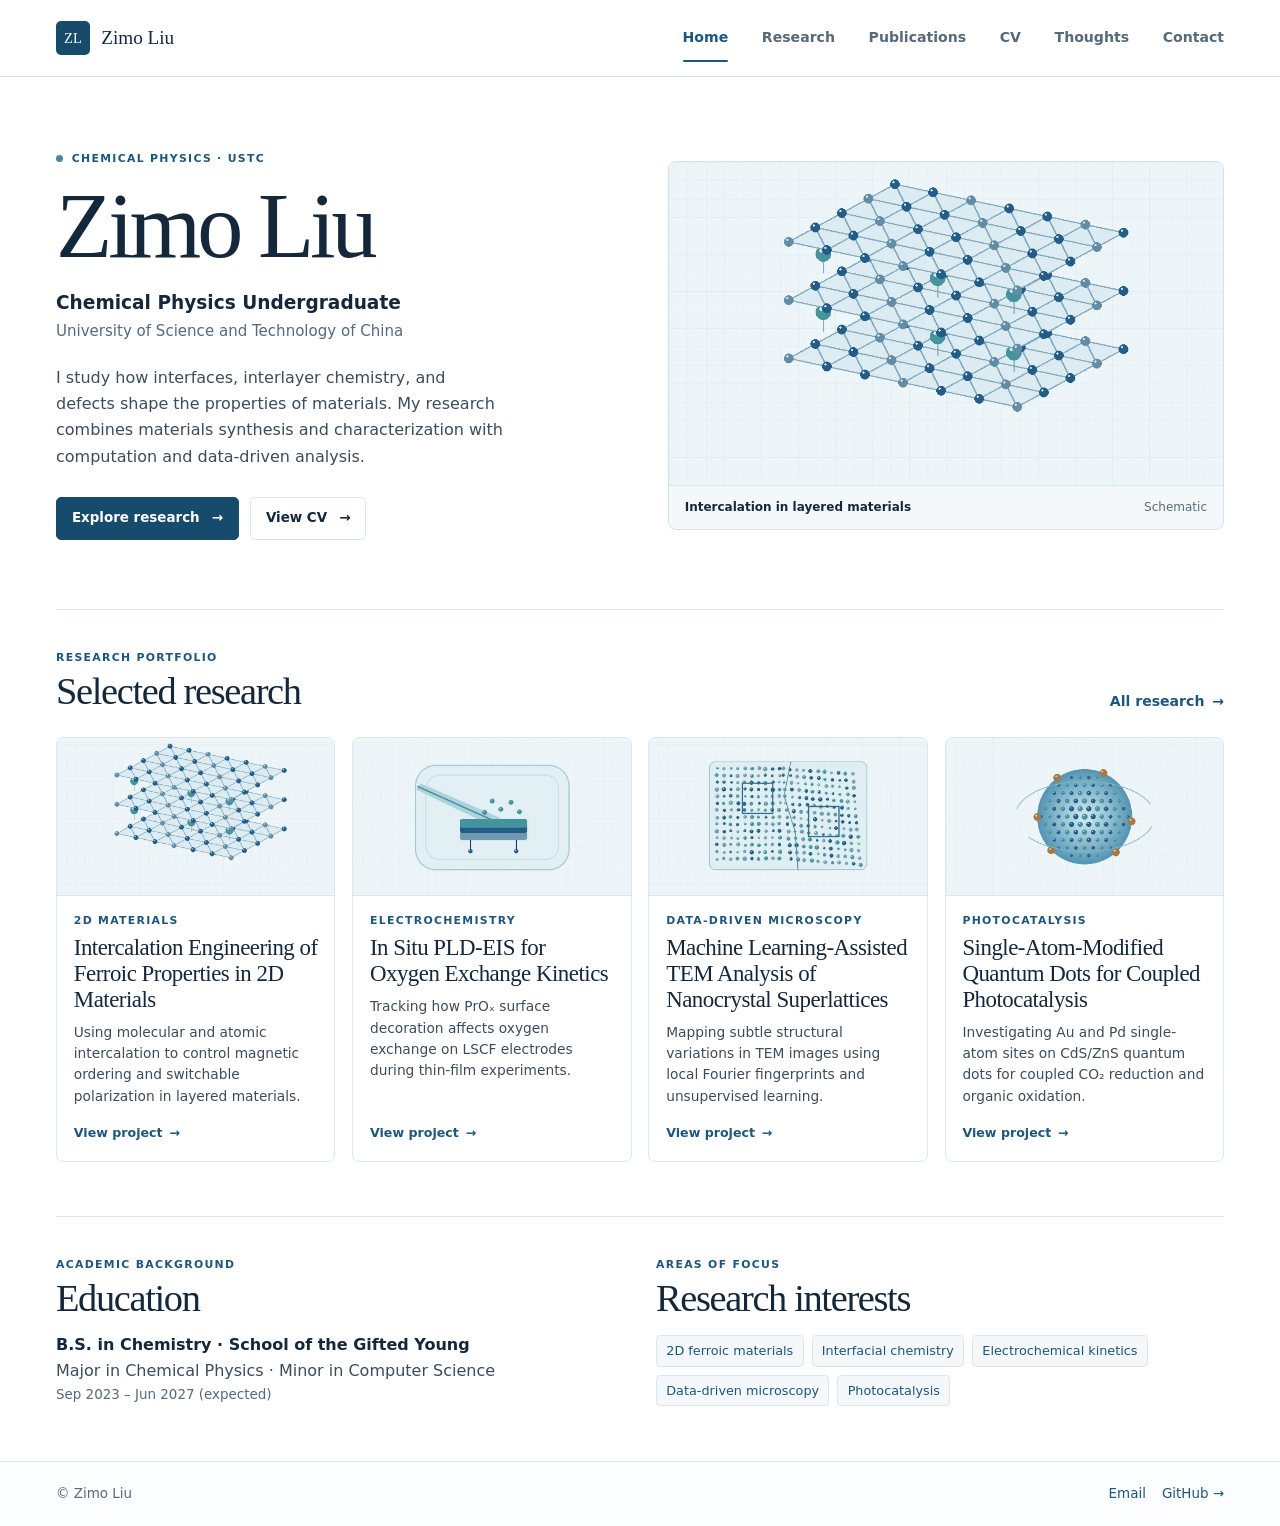
==== index.html @ 4be3f817 "Build academic research portfolio" ====
<!doctype html>
<html lang="en">
<head>
  <meta charset="utf-8">
  <meta name="viewport" content="width=device-width, initial-scale=1">
  <meta name="description" content="Zimo Liu · Chemical Physics Undergraduate at USTC">
  <title>Zimo Liu</title>
  <link rel="icon" href="./assets/images/favicon.png">
  <link rel="stylesheet" href="./assets/css/site.css">
  <script src="./assets/js/site.js" defer></script>
</head>
<body>
  <a class="skip-link" href="#main">Skip to content</a>
  <header class="site-header">
    <div class="shell header-inner">
      <a class="brand" href="./" aria-label="Zimo Liu home"><span class="monogram" aria-hidden="true">ZL</span><span>Zimo Liu</span></a>
      <button class="menu-toggle" type="button" aria-controls="site-nav" aria-expanded="false" hidden>Menu</button>
      <nav id="site-nav" aria-label="Main navigation"><a href="./" aria-current=page>Home</a><a href="./research/">Research</a><a href="./publications/">Publications</a><a href="./cv/">CV</a><a href="./thoughts/">Thoughts</a><a href="./contact/">Contact</a></nav>
    </div>
  </header>
  <main id="main" class="shell">
    <section class="hero" aria-labelledby="home-heading">
      <div class="hero-copy">
        <p class="eyebrow hero-label"><span></span> Chemical Physics · USTC</p>
        <h1 id="home-heading">Zimo Liu</h1>
        <p class="hero-role">Chemical Physics Undergraduate</p>
        <p class="hero-institution">University of Science and Technology of China</p>
        <p class="hero-intro">I study how interfaces, interlayer chemistry, and defects shape the properties of materials. My research combines materials synthesis and characterization with computation and data-driven analysis.</p>
        <div class="actions">
          <a class="button primary" href="research/">Explore research <span aria-hidden="true">→</span></a>
          <a class="button" href="cv/">View CV <span aria-hidden="true">→</span></a>
        </div>
      </div>
      <figure class="hero-figure">
        <img src="./assets/images/lattice.webp" alt="Schematic of stacked atomic sheets with interlayer guests" width="960" height="560">
        <figcaption><span>Intercalation in layered materials</span><span>Schematic</span></figcaption>
      </figure>
    </section>
    <section class="home-section" aria-labelledby="featured-heading">
      <div class="section-heading">
        <div><p class="eyebrow">Research portfolio</p><h2 id="featured-heading">Selected research</h2></div>
        <a class="text-link" href="research/">All research <span aria-hidden="true">→</span></a>
      </div>
      <div class="project-grid">
        <article class="project-card">
          <a href="./research/intercalation-engineering/">
            <div class="card-image"><img src="./assets/images/lattice.webp" alt="" width="960" height="560" loading=lazy></div>
            <div class="card-copy">
              <p class="eyebrow">2D Materials</p>
              <h3>Intercalation Engineering of Ferroic Properties in 2D Materials</h3>
              <p>Using molecular and atomic intercalation to control magnetic ordering and switchable polarization in layered materials.</p>
              <span class="card-link">View project <span aria-hidden="true">→</span></span>
            </div>
          </a>
        </article>
        <article class="project-card">
          <a href="./research/in-situ-pld-eis/">
            <div class="card-image"><img src="./assets/images/electrochemistry.webp" alt="" width="960" height="560" loading=lazy></div>
            <div class="card-copy">
              <p class="eyebrow">Electrochemistry</p>
              <h3>In Situ PLD-EIS for Oxygen Exchange Kinetics</h3>
              <p>Tracking how PrOₓ surface decoration affects oxygen exchange on LSCF electrodes during thin-film experiments.</p>
              <span class="card-link">View project <span aria-hidden="true">→</span></span>
            </div>
          </a>
        </article>
        <article class="project-card">
          <a href="./research/tem-superlattices/">
            <div class="card-image"><img src="./assets/images/microscopy.webp" alt="" width="960" height="560" loading=lazy></div>
            <div class="card-copy">
              <p class="eyebrow">Data-driven Microscopy</p>
              <h3>Machine Learning-Assisted TEM Analysis of Nanocrystal Superlattices</h3>
              <p>Mapping subtle structural variations in TEM images using local Fourier fingerprints and unsupervised learning.</p>
              <span class="card-link">View project <span aria-hidden="true">→</span></span>
            </div>
          </a>
        </article>
        <article class="project-card">
          <a href="./research/quantum-dot-photocatalysis/">
            <div class="card-image"><img src="./assets/images/photocatalysis.webp" alt="" width="960" height="560" loading=lazy></div>
            <div class="card-copy">
              <p class="eyebrow">Photocatalysis</p>
              <h3>Single-Atom-Modified Quantum Dots for Coupled Photocatalysis</h3>
              <p>Investigating Au and Pd single-atom sites on CdS/ZnS quantum dots for coupled CO₂ reduction and organic oxidation.</p>
              <span class="card-link">View project <span aria-hidden="true">→</span></span>
            </div>
          </a>
        </article></div>
    </section>

    <section class="home-section about-section" aria-labelledby="about-heading">
      <div>
        <p class="eyebrow">Academic background</p>
        <h2 id="about-heading">Education</h2>
        <p class="about-degree">B.S. in Chemistry · School of the Gifted Young</p>
        <p>Major in Chemical Physics · Minor in Computer Science</p>
        <p class="small muted">Sep 2023 – Jun 2027 (expected)</p>
      </div>
      <div>
        <p class="eyebrow">Areas of focus</p>
        <h2>Research interests</h2>
        <ul class="interests"><li>2D ferroic materials</li><li>Interfacial chemistry</li><li>Electrochemical kinetics</li><li>Data-driven microscopy</li><li>Photocatalysis</li></ul>
      </div>
    </section>
</main>
  <footer class="site-footer">
    <div class="shell footer-inner"><span>© Zimo Liu</span><div><a href="mailto:zimoliu@mail.ustc.edu.cn">Email</a><a href="https://github.com/ZimoLiu0">GitHub <span aria-hidden="true">→</span></a></div></div>
  </footer>
</body>
</html>
---- assets/css/site.css ----
:root {
  color-scheme: light;
  --ink: #15283b;
  --text: #3c4c5b;
  --muted: #566a7a;
  --blue: #1e577c;
  --deep-blue: #174b6c;
  --line: #dce6eb;
  --tint: #f4f8fa;
  --serif: Georgia, "Times New Roman", serif;
  --sans: "Inter", "Segoe UI", system-ui, sans-serif;
}

*, *::before, *::after { box-sizing: border-box; }
html { scroll-padding-top: 1rem; }
body { margin: 0; min-height: 100vh; display: flex; flex-direction: column; background: #fff; color: var(--text); font: 1rem/1.65 var(--sans); }
main { flex: 1; }
a { color: var(--blue); text-underline-offset: .2em; }
a:focus-visible, button:focus-visible { outline: 2px solid var(--blue); outline-offset: 4px; }
button { font: inherit; }
img { display: block; max-width: 100%; height: auto; }
figure, p, h1, h2, h3 { margin: 0; }
h1, h2, h3 { color: var(--ink); font-family: var(--serif); font-weight: 400; line-height: 1.12; }
h1 { font-size: clamp(2.65rem, 6vw, 4.45rem); letter-spacing: -.045em; }
h2 { font-size: clamp(1.8rem, 3vw, 2.65rem); letter-spacing: -.035em; }
h3 { font-size: 1.43rem; letter-spacing: -.022em; }

.shell { width: min(100% - 3rem, 1168px); margin-inline: auto; }
.site-header { border-bottom: 1px solid var(--line); }
.header-inner { min-height: 74px; display: flex; align-items: center; justify-content: space-between; gap: 1.5rem; }
.brand { display: inline-flex; align-items: center; gap: .7rem; color: var(--ink); text-decoration: none; font: 1.2rem/1 var(--serif); white-space: nowrap; }
.monogram { width: 34px; height: 34px; display: grid; place-items: center; border-radius: 5px; background: var(--deep-blue); color: #fff; font-size: .91rem; }
nav { display: flex; align-items: center; gap: clamp(1rem, 3vw, 2.1rem); }
nav a { position: relative; padding: 1.65rem 0; text-decoration: none; color: var(--muted); font-size: .88rem; font-weight: 550; white-space: nowrap; }
nav a:hover, nav a[aria-current] { color: var(--blue); }
nav a[aria-current]::after { content: ""; position: absolute; inset: auto 0 14px; height: 2px; background: var(--blue); border-radius: 2px; }
.menu-toggle { background: #fff; border: 1px solid var(--line); border-radius: 5px; color: var(--ink); padding: .35rem .7rem; cursor: pointer; }
.skip-link { position: absolute; top: -100px; left: 1rem; background: #fff; padding: .5rem; z-index: 2; }
.skip-link:focus { top: .5rem; }

.hero { display: grid; grid-template-columns: 1fr 1.04fr; gap: clamp(2rem, 6vw, 5.3rem); align-items: center; padding: 4.6rem 0 4.3rem; }
.eyebrow { color: var(--blue); font-size: .68rem; line-height: 1.5; font-weight: 700; text-transform: uppercase; letter-spacing: .12em; }
.hero-label { display: flex; align-items: center; gap: .55rem; margin-bottom: .85rem; }
.hero-label span { width: 7px; height: 7px; background: #5084a3; border-radius: 50%; }
.hero h1 { font-size: clamp(4rem, 7.2vw, 6.3rem); line-height: .98; margin-bottom: 1.1rem; }
.hero-role { color: var(--ink); font-size: 1.16rem; font-weight: 650; }
.hero-institution { color: var(--muted); font-size: .94rem; }
.hero-intro { max-width: 44ch; margin-top: 1.3rem; font-size: 1rem; }
.actions { display: flex; flex-wrap: wrap; gap: .7rem; margin-top: 1.65rem; }
.button { display: inline-flex; align-items: center; justify-content: center; gap: .75rem; border: 1px solid var(--line); border-radius: 5px; padding: .61rem .93rem; color: var(--ink); text-decoration: none; background: #fff; font-size: .84rem; font-weight: 650; }
.button:hover { background: var(--tint); border-color: #a9bfcc; }
.button.primary { background: var(--deep-blue); border-color: var(--deep-blue); color: #fff; }
.button.primary:hover { background: #123a54; }
.hero-figure { overflow: hidden; border: 1px solid #d4e3eb; border-radius: 8px; background: var(--tint); }
.hero-figure img { width: 100%; }
.hero-figure figcaption { display: flex; justify-content: space-between; flex-wrap: wrap; gap: .25rem 1rem; border-top: 1px solid var(--line); padding: .74rem 1rem; font-size: .75rem; color: var(--muted); }
.hero-figure figcaption span:first-child { color: var(--ink); font-weight: 600; }

.home-section { border-top: 1px solid var(--line); padding: 2.5rem 0 3.4rem; }
.section-heading { display: flex; align-items: end; justify-content: space-between; gap: 1rem; margin-bottom: 1.45rem; }
.section-heading h2, .about-section h2 { margin-top: .25rem; }
.text-link, .back-link { display: inline-block; text-decoration: none; color: var(--blue); font-size: .88rem; font-weight: 650; }
.text-link:hover, .back-link:hover { text-decoration: underline; }
.text-link span { padding-left: .18rem; }
.project-grid { display: grid; grid-template-columns: repeat(4, minmax(0, 1fr)); gap: 1.05rem; }
.project-card { min-width: 0; border: 1px solid var(--line); border-radius: 7px; overflow: hidden; }
.project-card a { display: flex; flex-direction: column; height: 100%; color: inherit; text-decoration: none; }
.project-card:hover { border-color: #a5bfce; }
.project-card a:focus-visible { outline-offset: -3px; }
.card-image { background: var(--tint); overflow: hidden; border-bottom: 1px solid var(--line); }
.card-image img { width: 100%; aspect-ratio: 1.76; object-fit: cover; }
.card-copy { display: flex; flex-direction: column; flex: 1; align-items: start; padding: 1.05rem; }
.card-copy :is(h2, h3) { font-size: 1.43rem; letter-spacing: -.022em; margin: .38rem 0 .6rem; }
.card-copy p:not(.eyebrow) { font-size: .86rem; line-height: 1.55; }
.card-link { color: var(--blue); margin-top: auto; padding-top: 1rem; font-size: .79rem; font-weight: 650; }
.card-link span { margin-left: .15rem; }
.project-card a:hover .card-link { text-decoration: underline; }
.about-section { display: grid; grid-template-columns: 1fr 1fr; gap: 2rem; }
.about-section h2 { margin-bottom: .7rem; }
.about-degree { color: var(--ink); font-weight: 650; }
.interests { display: flex; flex-wrap: wrap; gap: .5rem; padding: 0; margin: .9rem 0 0; list-style: none; }
.interests li { background: var(--tint); border: 1px solid var(--line); border-radius: 4px; padding: .27rem .58rem; font-size: .8rem; color: var(--blue); }

.page-heading { padding: 3.6rem 0 2.35rem; max-width: 54rem; }
.page-heading h1 { margin-top: .4rem; }
.lead { font-size: 1.12rem; margin-top: .9rem; max-width: 56ch; }
.back-link { margin-top: 2.5rem; }
.back-link + .page-heading { padding-top: 1.1rem; }
main > .project-grid { padding-bottom: 4rem; }
.detail-layout { display: grid; grid-template-columns: minmax(0, 1.65fr) minmax(0, 1fr); gap: clamp(2rem, 7vw, 6.5rem); border-top: 1px solid var(--line); padding: 2rem 0 4rem; }
.prose section + section { margin-top: 1.9rem; }
.prose h2, .contact-grid h2, .download-panel h2 { font-size: 1.7rem; margin: 0 0 .65rem; }
.prose p + p { margin-top: .65rem; }
.prose ul { padding-left: 1.3rem; margin: .5rem 0; }
.prose li + li { margin-top: .32rem; }
.project-meta, .download-panel { background: var(--tint); border: 1px solid var(--line); border-radius: 7px; padding: 1.15rem 1.3rem; margin: 0; }
.project-meta dt { color: var(--blue); font-size: .71rem; font-weight: 700; letter-spacing: .06em; text-transform: uppercase; }
.project-meta dd { margin: .16rem 0 .75rem; color: var(--ink); }
.project-meta dd:last-child { margin-bottom: 0; }
.detail-figure { margin-top: 1rem; border: 1px solid var(--line); border-radius: 7px; overflow: hidden; }
.detail-figure figcaption { padding: .65rem .8rem; color: var(--muted); font-size: .79rem; }
.entry-list { max-width: 54rem; padding-bottom: 4rem; }
.list-entry { padding: 1.3rem 0; border-top: 1px solid var(--line); }
.list-entry h2 { font-size: clamp(1.38rem, 4vw, 1.95rem); margin: .35rem 0 .65rem; }
.list-entry p + p { margin-top: .35rem; }
.inline-links { display: flex; flex-wrap: wrap; gap: 1rem; margin-top: .45rem; }
.empty-state { padding: 1.25rem; border: 1px solid var(--line); border-radius: 6px; background: var(--tint); }
.post-body { max-width: 68ch; padding-bottom: 4rem; }
.download-panel { align-self: start; }
.download-panel .text-link { margin: .7rem 0 0; display: block; width: fit-content; }
.prose .award-list { padding: 0; list-style: none; }
.award-list li { display: grid; grid-template-columns: 3rem 1fr; gap: .5rem; padding: .5rem 0; border-bottom: 1px solid var(--line); }
.award-list small { display: block; color: var(--muted); }
.award-year { color: var(--blue); font-variant-numeric: tabular-nums; }
.contact-grid { display: grid; grid-template-columns: repeat(2, minmax(0, 1fr)); gap: 1rem; max-width: 48rem; }
.contact-grid article { border: 1px solid var(--line); border-radius: 7px; padding: 1.2rem; overflow-wrap: anywhere; }
.contact-affiliation { margin: 1.25rem 0 4rem; }
.small { font-size: .84rem; }
.muted { color: var(--muted); }
.site-footer { border-top: 1px solid var(--line); color: var(--muted); background: #fbfdfe; font-size: .84rem; }
.footer-inner { display: flex; justify-content: space-between; gap: 1rem; padding: 1.3rem 0; }
.footer-inner div { display: flex; gap: 1rem; }
.footer-inner a { text-decoration: none; }
.footer-inner a:hover { text-decoration: underline; }

@media (prefers-reduced-motion: no-preference) {
  .button, .project-card { transition: background-color .18s ease, border-color .18s ease; }
}
@media (max-width: 940px) {
  .project-grid { grid-template-columns: repeat(2, minmax(0, 1fr)); }
  .hero { gap: 2rem; padding-block: 3.5rem; }
}
@media (max-width: 690px) {
  .shell { width: calc(100% - 2rem); }
  .header-inner { position: relative; min-height: 61px; flex-wrap: wrap; gap: 0; padding: .7rem 0; }
  nav { width: 100%; flex-wrap: wrap; gap: .4rem 1rem; padding-top: .4rem; }
  nav a { padding: .28rem 0; }
  nav a[aria-current]::after { bottom: 0; }
  nav[hidden] { display: none; }
  .hero, .detail-layout, .about-section { grid-template-columns: 1fr; }
  .hero { gap: 1.7rem; padding-block: 2.7rem; }
  .hero h1 { font-size: clamp(3.8rem, 12vw, 5.4rem); }
  .page-heading { padding-top: 2.8rem; }
}
@media (max-width: 460px) {
  .project-grid, .contact-grid { grid-template-columns: 1fr; }
  .home-section { padding-block: 1.8rem 2.4rem; }
  .section-heading { align-items: start; }
  .section-heading .text-link { margin-top: .3rem; white-space: nowrap; }
}
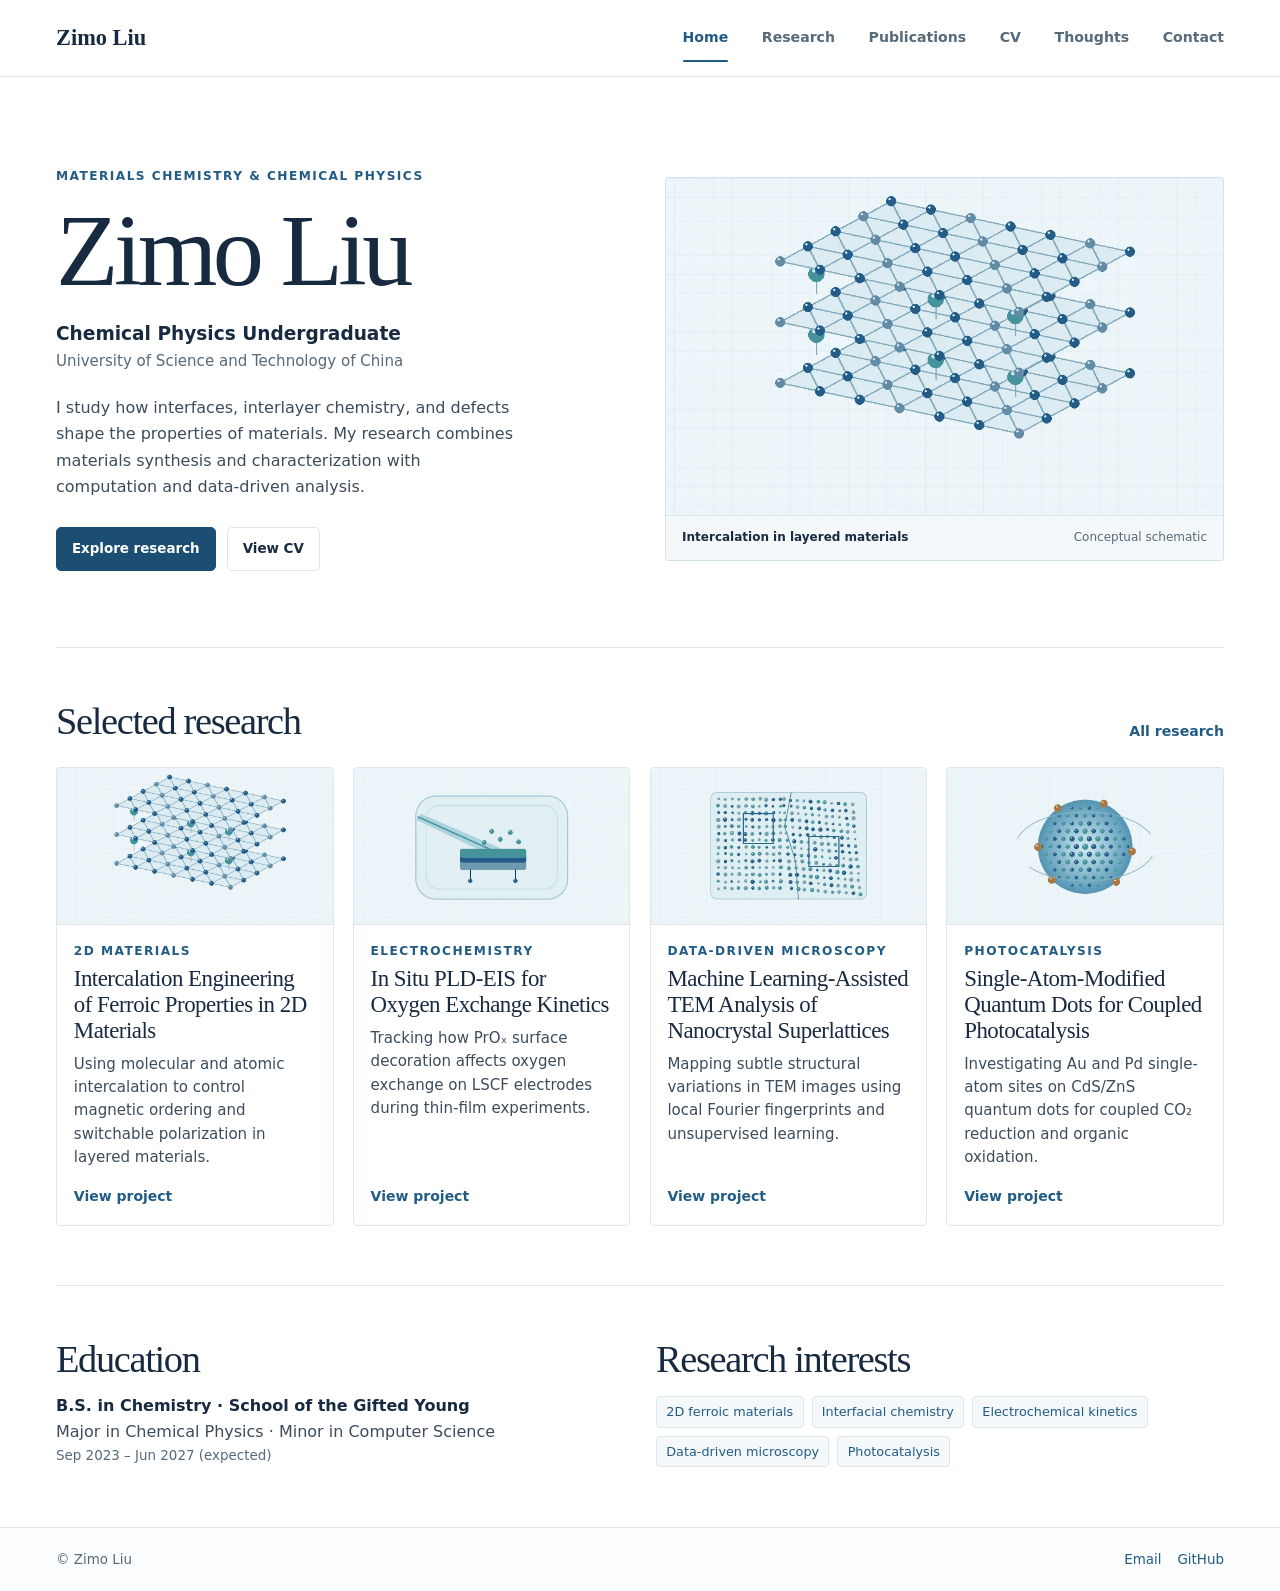
==== commit 2a4c84b6: "The personal website framework" ====
--- a/index.html
+++ b/index.html
@@ -13,33 +13,33 @@
   <a class="skip-link" href="#main">Skip to content</a>
   <header class="site-header">
     <div class="shell header-inner">
-      <a class="brand" href="./" aria-label="Zimo Liu home"><span class="monogram" aria-hidden="true">ZL</span><span>Zimo Liu</span></a>
+      <a class="brand" href="./" aria-label="Zimo Liu home">Zimo Liu</a>
       <button class="menu-toggle" type="button" aria-controls="site-nav" aria-expanded="false" hidden>Menu</button>
       <nav id="site-nav" aria-label="Main navigation"><a href="./" aria-current=page>Home</a><a href="./research/">Research</a><a href="./publications/">Publications</a><a href="./cv/">CV</a><a href="./thoughts/">Thoughts</a><a href="./contact/">Contact</a></nav>
     </div>
   </header>
-  <main id="main" class="shell">
+  <main id="main" class="shell" tabindex="-1">
     <section class="hero" aria-labelledby="home-heading">
       <div class="hero-copy">
-        <p class="eyebrow hero-label"><span></span> Chemical Physics · USTC</p>
+        <p class="eyebrow hero-label">Materials chemistry &amp; chemical physics</p>
         <h1 id="home-heading">Zimo Liu</h1>
         <p class="hero-role">Chemical Physics Undergraduate</p>
         <p class="hero-institution">University of Science and Technology of China</p>
         <p class="hero-intro">I study how interfaces, interlayer chemistry, and defects shape the properties of materials. My research combines materials synthesis and characterization with computation and data-driven analysis.</p>
         <div class="actions">
-          <a class="button primary" href="research/">Explore research <span aria-hidden="true">→</span></a>
-          <a class="button" href="cv/">View CV <span aria-hidden="true">→</span></a>
+          <a class="button primary" href="research/">Explore research</a>
+          <a class="button" href="cv/">View CV</a>
         </div>
       </div>
       <figure class="hero-figure">
         <img src="./assets/images/lattice.webp" alt="Schematic of stacked atomic sheets with interlayer guests" width="960" height="560">
-        <figcaption><span>Intercalation in layered materials</span><span>Schematic</span></figcaption>
+        <figcaption><span>Intercalation in layered materials</span><span>Conceptual schematic</span></figcaption>
       </figure>
     </section>
     <section class="home-section" aria-labelledby="featured-heading">
       <div class="section-heading">
-        <div><p class="eyebrow">Research portfolio</p><h2 id="featured-heading">Selected research</h2></div>
-        <a class="text-link" href="research/">All research <span aria-hidden="true">→</span></a>
+        <h2 id="featured-heading">Selected research</h2>
+        <a class="text-link" href="research/">All research</a>
       </div>
       <div class="project-grid">
         <article class="project-card">
@@ -49,9 +49,9 @@
               <p class="eyebrow">2D Materials</p>
               <h3>Intercalation Engineering of Ferroic Properties in 2D Materials</h3>
               <p>Using molecular and atomic intercalation to control magnetic ordering and switchable polarization in layered materials.</p>
-              <span class="card-link">View project <span aria-hidden="true">→</span></span>
+              <span class="card-link">View project</span>
             </div>
-          </a>
+         </a>
         </article>
         <article class="project-card">
           <a href="./research/in-situ-pld-eis/">
@@ -60,9 +60,9 @@
               <p class="eyebrow">Electrochemistry</p>
               <h3>In Situ PLD-EIS for Oxygen Exchange Kinetics</h3>
               <p>Tracking how PrOₓ surface decoration affects oxygen exchange on LSCF electrodes during thin-film experiments.</p>
-              <span class="card-link">View project <span aria-hidden="true">→</span></span>
+              <span class="card-link">View project</span>
             </div>
-          </a>
+         </a>
         </article>
         <article class="project-card">
           <a href="./research/tem-superlattices/">
@@ -71,9 +71,9 @@
               <p class="eyebrow">Data-driven Microscopy</p>
               <h3>Machine Learning-Assisted TEM Analysis of Nanocrystal Superlattices</h3>
               <p>Mapping subtle structural variations in TEM images using local Fourier fingerprints and unsupervised learning.</p>
-              <span class="card-link">View project <span aria-hidden="true">→</span></span>
+              <span class="card-link">View project</span>
             </div>
-          </a>
+         </a>
         </article>
         <article class="project-card">
           <a href="./research/quantum-dot-photocatalysis/">
@@ -82,29 +82,27 @@
               <p class="eyebrow">Photocatalysis</p>
               <h3>Single-Atom-Modified Quantum Dots for Coupled Photocatalysis</h3>
               <p>Investigating Au and Pd single-atom sites on CdS/ZnS quantum dots for coupled CO₂ reduction and organic oxidation.</p>
-              <span class="card-link">View project <span aria-hidden="true">→</span></span>
+              <span class="card-link">View project</span>
             </div>
-          </a>
+         </a>
         </article></div>
     </section>
 
     <section class="home-section about-section" aria-labelledby="about-heading">
       <div>
-        <p class="eyebrow">Academic background</p>
         <h2 id="about-heading">Education</h2>
         <p class="about-degree">B.S. in Chemistry · School of the Gifted Young</p>
         <p>Major in Chemical Physics · Minor in Computer Science</p>
         <p class="small muted">Sep 2023 – Jun 2027 (expected)</p>
       </div>
       <div>
-        <p class="eyebrow">Areas of focus</p>
         <h2>Research interests</h2>
         <ul class="interests"><li>2D ferroic materials</li><li>Interfacial chemistry</li><li>Electrochemical kinetics</li><li>Data-driven microscopy</li><li>Photocatalysis</li></ul>
       </div>
     </section>
 </main>
   <footer class="site-footer">
-    <div class="shell footer-inner"><span>© Zimo Liu</span><div><a href="mailto:zimoliu@mail.ustc.edu.cn">Email</a><a href="https://github.com/ZimoLiu0">GitHub <span aria-hidden="true">→</span></a></div></div>
+    <div class="shell footer-inner"><span>© Zimo Liu</span><div><a href="mailto:zimoliu@mail.ustc.edu.cn">Email</a><a href="https://github.com/ZimoLiu0">GitHub</a></div></div>
   </footer>
 </body>
 </html>
--- a/assets/css/site.css
+++ b/assets/css/site.css
@@ -1,13 +1,13 @@
 :root {
   color-scheme: light;
-  --ink: #15283b;
+  --ink: #182a40;
   --text: #3c4c5b;
   --muted: #566a7a;
-  --blue: #1e577c;
-  --deep-blue: #174b6c;
+  --blue: #225c85;
+  --deep-blue: #1c4e73;
   --line: #dce6eb;
   --tint: #f4f8fa;
-  --serif: Georgia, "Times New Roman", serif;
+  --serif: "Baskerville", "Iowan Old Style", Georgia, serif;
   --sans: "Inter", "Segoe UI", system-ui, sans-serif;
 }
 
@@ -28,8 +28,7 @@
 .shell { width: min(100% - 3rem, 1168px); margin-inline: auto; }
 .site-header { border-bottom: 1px solid var(--line); }
 .header-inner { min-height: 74px; display: flex; align-items: center; justify-content: space-between; gap: 1.5rem; }
-.brand { display: inline-flex; align-items: center; gap: .7rem; color: var(--ink); text-decoration: none; font: 1.2rem/1 var(--serif); white-space: nowrap; }
-.monogram { width: 34px; height: 34px; display: grid; place-items: center; border-radius: 5px; background: var(--deep-blue); color: #fff; font-size: .91rem; }
+.brand { color: var(--ink); text-decoration: none; font: 600 1.4rem/1 var(--serif); white-space: nowrap; }
 nav { display: flex; align-items: center; gap: clamp(1rem, 3vw, 2.1rem); }
 nav a { position: relative; padding: 1.65rem 0; text-decoration: none; color: var(--muted); font-size: .88rem; font-weight: 550; white-space: nowrap; }
 nav a:hover, nav a[aria-current] { color: var(--blue); }
@@ -38,32 +37,30 @@
 .skip-link { position: absolute; top: -100px; left: 1rem; background: #fff; padding: .5rem; z-index: 2; }
 .skip-link:focus { top: .5rem; }
 
-.hero { display: grid; grid-template-columns: 1fr 1.04fr; gap: clamp(2rem, 6vw, 5.3rem); align-items: center; padding: 4.6rem 0 4.3rem; }
-.eyebrow { color: var(--blue); font-size: .68rem; line-height: 1.5; font-weight: 700; text-transform: uppercase; letter-spacing: .12em; }
-.hero-label { display: flex; align-items: center; gap: .55rem; margin-bottom: .85rem; }
-.hero-label span { width: 7px; height: 7px; background: #5084a3; border-radius: 50%; }
-.hero h1 { font-size: clamp(4rem, 7.2vw, 6.3rem); line-height: .98; margin-bottom: 1.1rem; }
+.hero { display: grid; grid-template-columns: 1fr 1.05fr; gap: clamp(2rem, 6vw, 5.3rem); align-items: center; padding: clamp(3.5rem, 7vw, 6.5rem) 0 clamp(3.4rem, 6vw, 5.5rem); }
+.eyebrow { color: var(--blue); font-size: .76rem; line-height: 1.5; font-weight: 700; text-transform: uppercase; letter-spacing: .12em; }
+.hero-label { margin-bottom: 1rem; }
+.hero h1 { font-size: clamp(4rem, 8vw, 7.1rem); line-height: .98; margin-bottom: 1.1rem; }
 .hero-role { color: var(--ink); font-size: 1.16rem; font-weight: 650; }
 .hero-institution { color: var(--muted); font-size: .94rem; }
-.hero-intro { max-width: 44ch; margin-top: 1.3rem; font-size: 1rem; }
+.hero-intro { max-width: 46ch; margin-top: 1.3rem; font-size: 1rem; }
 .actions { display: flex; flex-wrap: wrap; gap: .7rem; margin-top: 1.65rem; }
 .button { display: inline-flex; align-items: center; justify-content: center; gap: .75rem; border: 1px solid var(--line); border-radius: 5px; padding: .61rem .93rem; color: var(--ink); text-decoration: none; background: #fff; font-size: .84rem; font-weight: 650; }
 .button:hover { background: var(--tint); border-color: #a9bfcc; }
 .button.primary { background: var(--deep-blue); border-color: var(--deep-blue); color: #fff; }
 .button.primary:hover { background: #123a54; }
-.hero-figure { overflow: hidden; border: 1px solid #d4e3eb; border-radius: 8px; background: var(--tint); }
-.hero-figure img { width: 100%; }
+.hero-figure { overflow: hidden; border: 1px solid #d4e3eb; border-radius: 3px; background: var(--tint); }
+.hero-figure img { width: 100%; aspect-ratio: 1.65; object-fit: cover; }
 .hero-figure figcaption { display: flex; justify-content: space-between; flex-wrap: wrap; gap: .25rem 1rem; border-top: 1px solid var(--line); padding: .74rem 1rem; font-size: .75rem; color: var(--muted); }
 .hero-figure figcaption span:first-child { color: var(--ink); font-weight: 600; }
 
-.home-section { border-top: 1px solid var(--line); padding: 2.5rem 0 3.4rem; }
+.home-section { border-top: 1px solid var(--line); padding: 3rem 0 3.7rem; }
 .section-heading { display: flex; align-items: end; justify-content: space-between; gap: 1rem; margin-bottom: 1.45rem; }
 .section-heading h2, .about-section h2 { margin-top: .25rem; }
 .text-link, .back-link { display: inline-block; text-decoration: none; color: var(--blue); font-size: .88rem; font-weight: 650; }
 .text-link:hover, .back-link:hover { text-decoration: underline; }
-.text-link span { padding-left: .18rem; }
-.project-grid { display: grid; grid-template-columns: repeat(4, minmax(0, 1fr)); gap: 1.05rem; }
-.project-card { min-width: 0; border: 1px solid var(--line); border-radius: 7px; overflow: hidden; }
+.project-grid { display: grid; grid-template-columns: repeat(4, minmax(0, 1fr)); gap: 1.2rem; }
+.project-card { min-width: 0; border: 1px solid var(--line); border-radius: 4px; overflow: hidden; }
 .project-card a { display: flex; flex-direction: column; height: 100%; color: inherit; text-decoration: none; }
 .project-card:hover { border-color: #a5bfce; }
 .project-card a:focus-visible { outline-offset: -3px; }
@@ -71,10 +68,10 @@
 .card-image img { width: 100%; aspect-ratio: 1.76; object-fit: cover; }
 .card-copy { display: flex; flex-direction: column; flex: 1; align-items: start; padding: 1.05rem; }
 .card-copy :is(h2, h3) { font-size: 1.43rem; letter-spacing: -.022em; margin: .38rem 0 .6rem; }
-.card-copy p:not(.eyebrow) { font-size: .86rem; line-height: 1.55; }
-.card-link { color: var(--blue); margin-top: auto; padding-top: 1rem; font-size: .79rem; font-weight: 650; }
-.card-link span { margin-left: .15rem; }
+.card-copy p:not(.eyebrow) { font-size: .94rem; line-height: 1.55; }
+.card-link { color: var(--blue); margin-top: auto; padding-top: 1rem; font-size: .875rem; font-weight: 650; }
 .project-card a:hover .card-link { text-decoration: underline; }
+.feed-link { margin-top: 1rem; }
 .about-section { display: grid; grid-template-columns: 1fr 1fr; gap: 2rem; }
 .about-section h2 { margin-bottom: .7rem; }
 .about-degree { color: var(--ink); font-weight: 650; }
@@ -93,11 +90,11 @@
 .prose p + p { margin-top: .65rem; }
 .prose ul { padding-left: 1.3rem; margin: .5rem 0; }
 .prose li + li { margin-top: .32rem; }
-.project-meta, .download-panel { background: var(--tint); border: 1px solid var(--line); border-radius: 7px; padding: 1.15rem 1.3rem; margin: 0; }
+.project-meta, .download-panel { background: var(--tint); border: 1px solid var(--line); border-radius: 4px; padding: 1.15rem 1.3rem; margin: 0; }
 .project-meta dt { color: var(--blue); font-size: .71rem; font-weight: 700; letter-spacing: .06em; text-transform: uppercase; }
 .project-meta dd { margin: .16rem 0 .75rem; color: var(--ink); }
 .project-meta dd:last-child { margin-bottom: 0; }
-.detail-figure { margin-top: 1rem; border: 1px solid var(--line); border-radius: 7px; overflow: hidden; }
+.detail-figure { margin-top: 1rem; border: 1px solid var(--line); border-radius: 4px; overflow: hidden; }
 .detail-figure figcaption { padding: .65rem .8rem; color: var(--muted); font-size: .79rem; }
 .entry-list { max-width: 54rem; padding-bottom: 4rem; }
 .list-entry { padding: 1.3rem 0; border-top: 1px solid var(--line); }
@@ -113,7 +110,7 @@
 .award-list small { display: block; color: var(--muted); }
 .award-year { color: var(--blue); font-variant-numeric: tabular-nums; }
 .contact-grid { display: grid; grid-template-columns: repeat(2, minmax(0, 1fr)); gap: 1rem; max-width: 48rem; }
-.contact-grid article { border: 1px solid var(--line); border-radius: 7px; padding: 1.2rem; overflow-wrap: anywhere; }
+.contact-grid article { border: 1px solid var(--line); border-radius: 4px; padding: 1.2rem; overflow-wrap: anywhere; }
 .contact-affiliation { margin: 1.25rem 0 4rem; }
 .small { font-size: .84rem; }
 .muted { color: var(--muted); }
